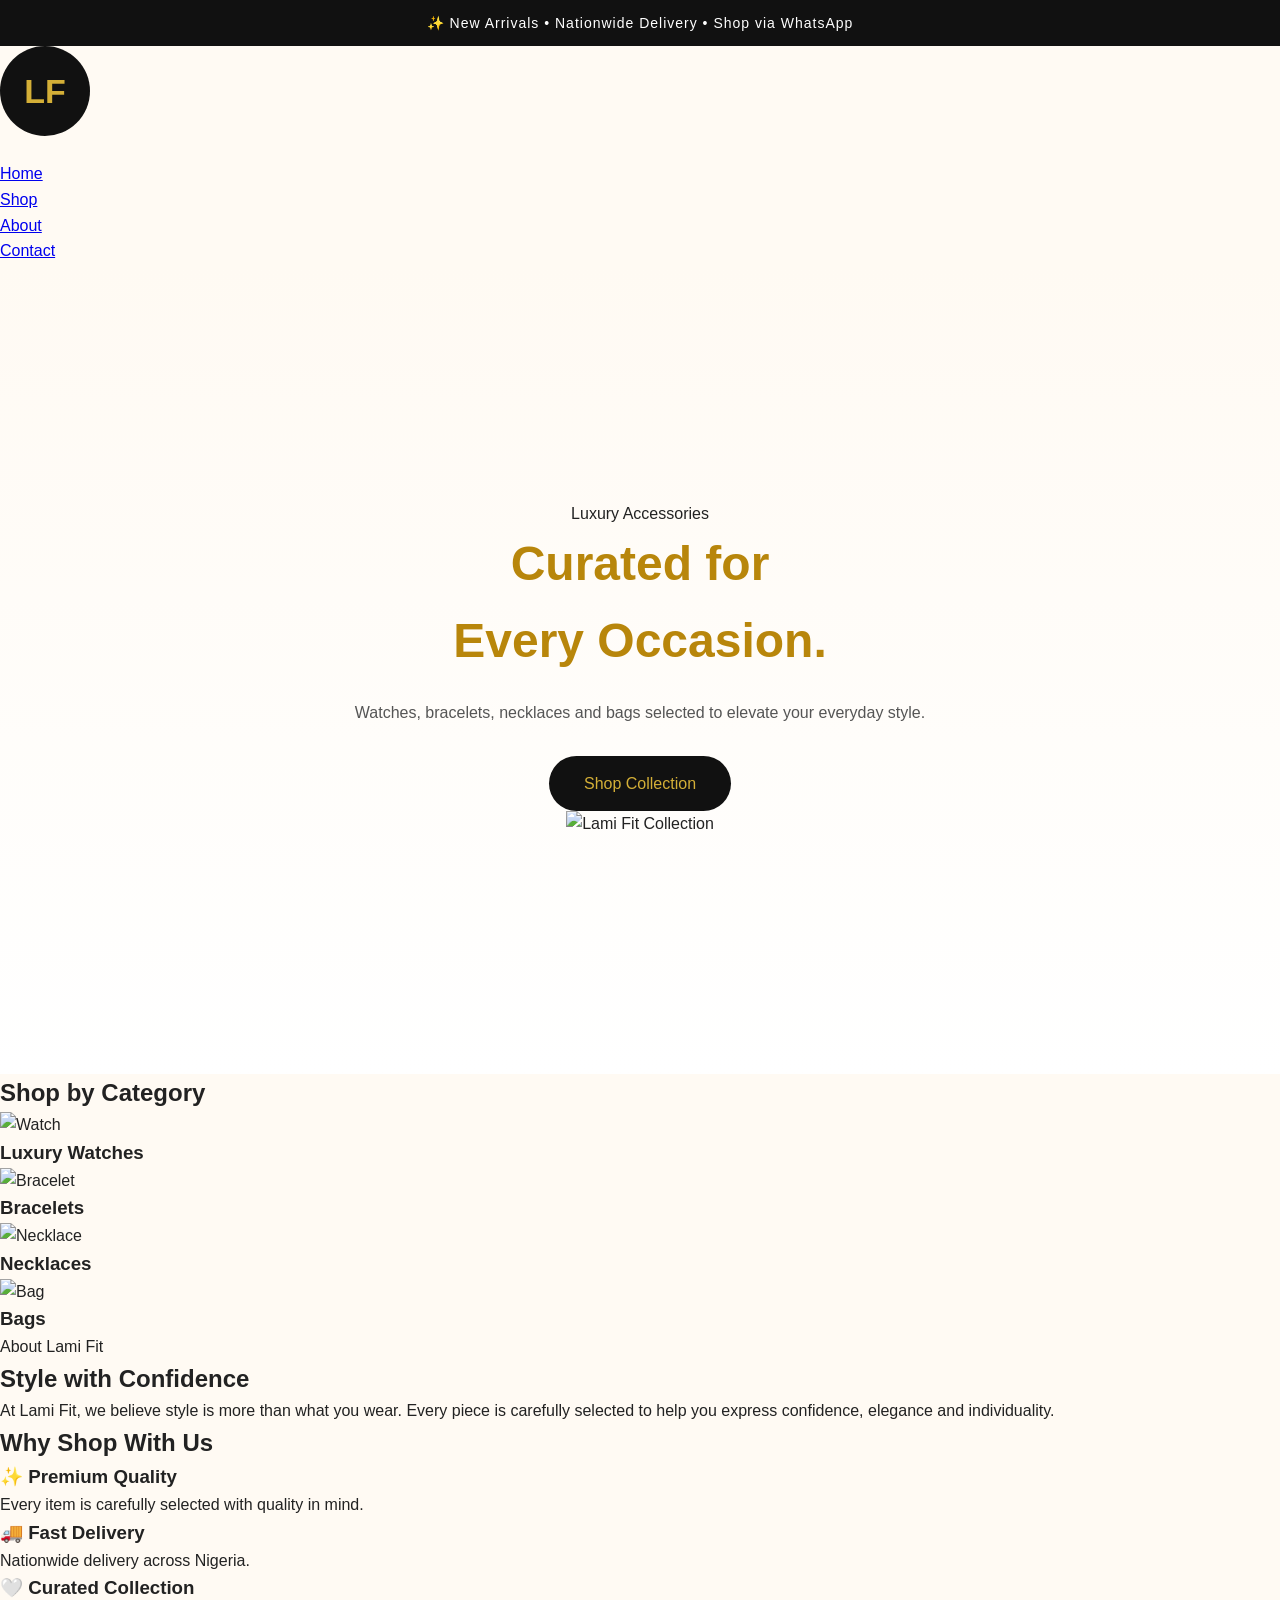
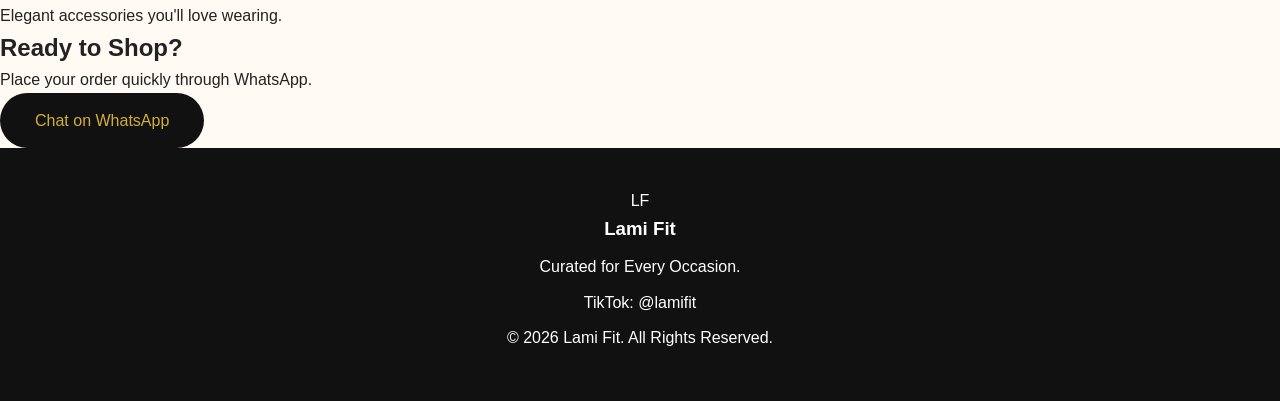
==== index.html @ ee6e6fd3 "Update index.html" ====
<!DOCTYPE html>
<html lang="en">
<head>
    <meta charset="UTF-8">
    <meta name="viewport" content="width=device-width, initial-scale=1.0">
    <title>Lami Fit</title>
    <link rel="stylesheet" href="style.css">
</head>
<body>

    <!-- Announcement -->
    <div class="announcement">
        ✨ New Arrivals • Nationwide Delivery • Shop via WhatsApp
    </div>

    <!-- Navigation -->
    <nav class="navbar">
        <div class="logo">LF</div>

        <ul class="nav-links">
            <li><a href="#home">Home</a></li>
            <li><a href="#shop">Shop</a></li>
            <li><a href="#about">About</a></li>
            <li><a href="#contact">Contact</a></li>
        </ul>
    </nav>

    <!-- Hero -->
    <section id="home" class="hero">

        <div class="hero-text">
            <span class="tag">Luxury Accessories</span>

            <h1>
                Curated for<br>
                Every Occasion.
            </h1>

            <p>
                Watches, bracelets, necklaces and bags
                selected to elevate your everyday style.
            </p>

            <a href="#shop" class="btn">
                Shop Collection
            </a>
        </div>

        <div class="hero-image">
            <img src="images/hero.jpg" alt="Lami Fit Collection">
        </div>

    </section>

    <!-- Shop -->
    <section id="shop" class="shop">

        <h2>Shop by Category</h2>

        <div class="products">

            <div class="product">
                <img src="images/watch.jpg" alt="Watch">
                <h3>Luxury Watches</h3>
            </div>

            <div class="product">
                <img src="images/bracelet.jpg" alt="Bracelet">
                <h3>Bracelets</h3>
            </div>

            <div class="product">
                <img src="images/necklace.jpg" alt="Necklace">
                <h3>Necklaces</h3>
            </div>

            <div class="product">
                <img src="images/bag.jpg" alt="Bag">
                <h3>Bags</h3>
            </div>

        </div>

    </section>
        <!-- About -->
    <section id="about" class="about">

        <div class="about-content">
            <span class="tag">About Lami Fit</span>

            <h2>Style with Confidence</h2>

            <p>
                At Lami Fit, we believe style is more than what you wear.
                Every piece is carefully selected to help you express confidence,
                elegance and individuality.
            </p>

        </div>

    </section>

    <!-- Why Choose Us -->
    <section class="why">

        <h2>Why Shop With Us</h2>

        <div class="why-grid">

            <div class="why-card">
                <h3>✨ Premium Quality</h3>
                <p>Every item is carefully selected with quality in mind.</p>
            </div>

            <div class="why-card">
                <h3>🚚 Fast Delivery</h3>
                <p>Nationwide delivery across Nigeria.</p>
            </div>

            <div class="why-card">
                <h3>🤍 Curated Collection</h3>
                <p>Elegant accessories you'll love wearing.</p>
            </div>

        </div>

    </section>

    <!-- Contact -->
    <section id="contact" class="contact">

        <h2>Ready to Shop?</h2>

        <p>
            Place your order quickly through WhatsApp.
        </p>

        <a href="https://wa.me/2349056380344" class="btn">
            Chat on WhatsApp
        </a>

    </section>

    <!-- Footer -->
    <footer>

        <div class="footer-logo">LF</div>

        <h3>Lami Fit</h3>

        <p>Curated for Every Occasion.</p>

        <p>TikTok: @lamifit</p>

        <p>&copy; 2026 Lami Fit. All Rights Reserved.</p>

    </footer>

</body>
</html>
---- style.css ----
/* RESET */
*{
    margin:0;
    padding:0;
    box-sizing:border-box;
}

body{
    font-family:Arial, Helvetica, sans-serif;
    background:#fffaf3;
    color:#222;
    line-height:1.6;
}

/* Announcement Bar */

.announcement{
    background:#111;
    color:white;
    text-align:center;
    padding:12px;
    font-size:14px;
    letter-spacing:1px;
}

/* Hero */

.hero{
    min-height:90vh;
    display:flex;
    flex-direction:column;
    justify-content:center;
    align-items:center;
    text-align:center;
    padding:40px 20px;
    background:linear-gradient(to bottom,#fffaf3,#ffffff);
}

.logo{
    width:90px;
    height:90px;
    border-radius:50%;
    background:#111;
    color:#d4af37;
    display:flex;
    justify-content:center;
    align-items:center;
    font-size:34px;
    font-weight:bold;
    margin-bottom:25px;
    animation:float 3s ease-in-out infinite;
}

.hero h1{
    font-size:3rem;
    color:#b8860b;
    margin-bottom:20px;
}

.hero p{
    max-width:600px;
    color:#555;
    margin-bottom:30px;
}

.btn{
    display:inline-block;
    background:#111;
    color:#d4af37;
    padding:15px 35px;
    border-radius:30px;
    text-decoration:none;
    transition:.3s;
}

.btn:hover{
    transform:scale(1.05);
}

/* Sections */

.section,
.collections{
    padding:80px 20px;
    text-align:center;
}

.section h2,
.collections h2{
    color:#b8860b;
    margin-bottom:25px;
}

/* Cards */

.cards{
    display:grid;
    grid-template-columns:repeat(auto-fit,minmax(220px,1fr));
    gap:25px;
    max-width:1100px;
    margin:40px auto 0;
}

.card{
    background:white;
    padding:35px 25px;
    border-radius:20px;
    box-shadow:0 12px 30px rgba(0,0,0,.08);
    transition:.3s;
}

.card:hover{
    transform:translateY(-10px);
}

.card h3{
    color:#b8860b;
    margin-bottom:12px;
}

.card p{
    color:#666;
}

/* Why */

.why{
    list-style:none;
}

.why li{
    margin:15px 0;
    font-size:18px;
}

/* Footer */

footer{
    background:#111;
    color:white;
    text-align:center;
    padding:40px 20px;
}

footer p{
    margin:10px 0;
}

/* WhatsApp */

.whatsapp{
    position:fixed;
    right:20px;
    bottom:20px;
    width:60px;
    height:60px;
    background:#25D366;
    color:white;
    border-radius:50%;
    display:flex;
    justify-content:center;
    align-items:center;
    text-decoration:none;
    font-size:28px;
    box-shadow:0 10px 20px rgba(0,0,0,.2);
    transition:.3s;
}

.whatsapp:hover{
    transform:scale(1.1);
}

/* Animation */

@keyframes float{

    0%,100%{
        transform:translateY(0);
    }

    50%{
        transform:translateY(-8px);
    }

}

/* Mobile */

@media(max-width:768px){

.hero h1{
    font-size:2.2rem;
}

.cards{
    grid-template-columns:1fr;
}

}
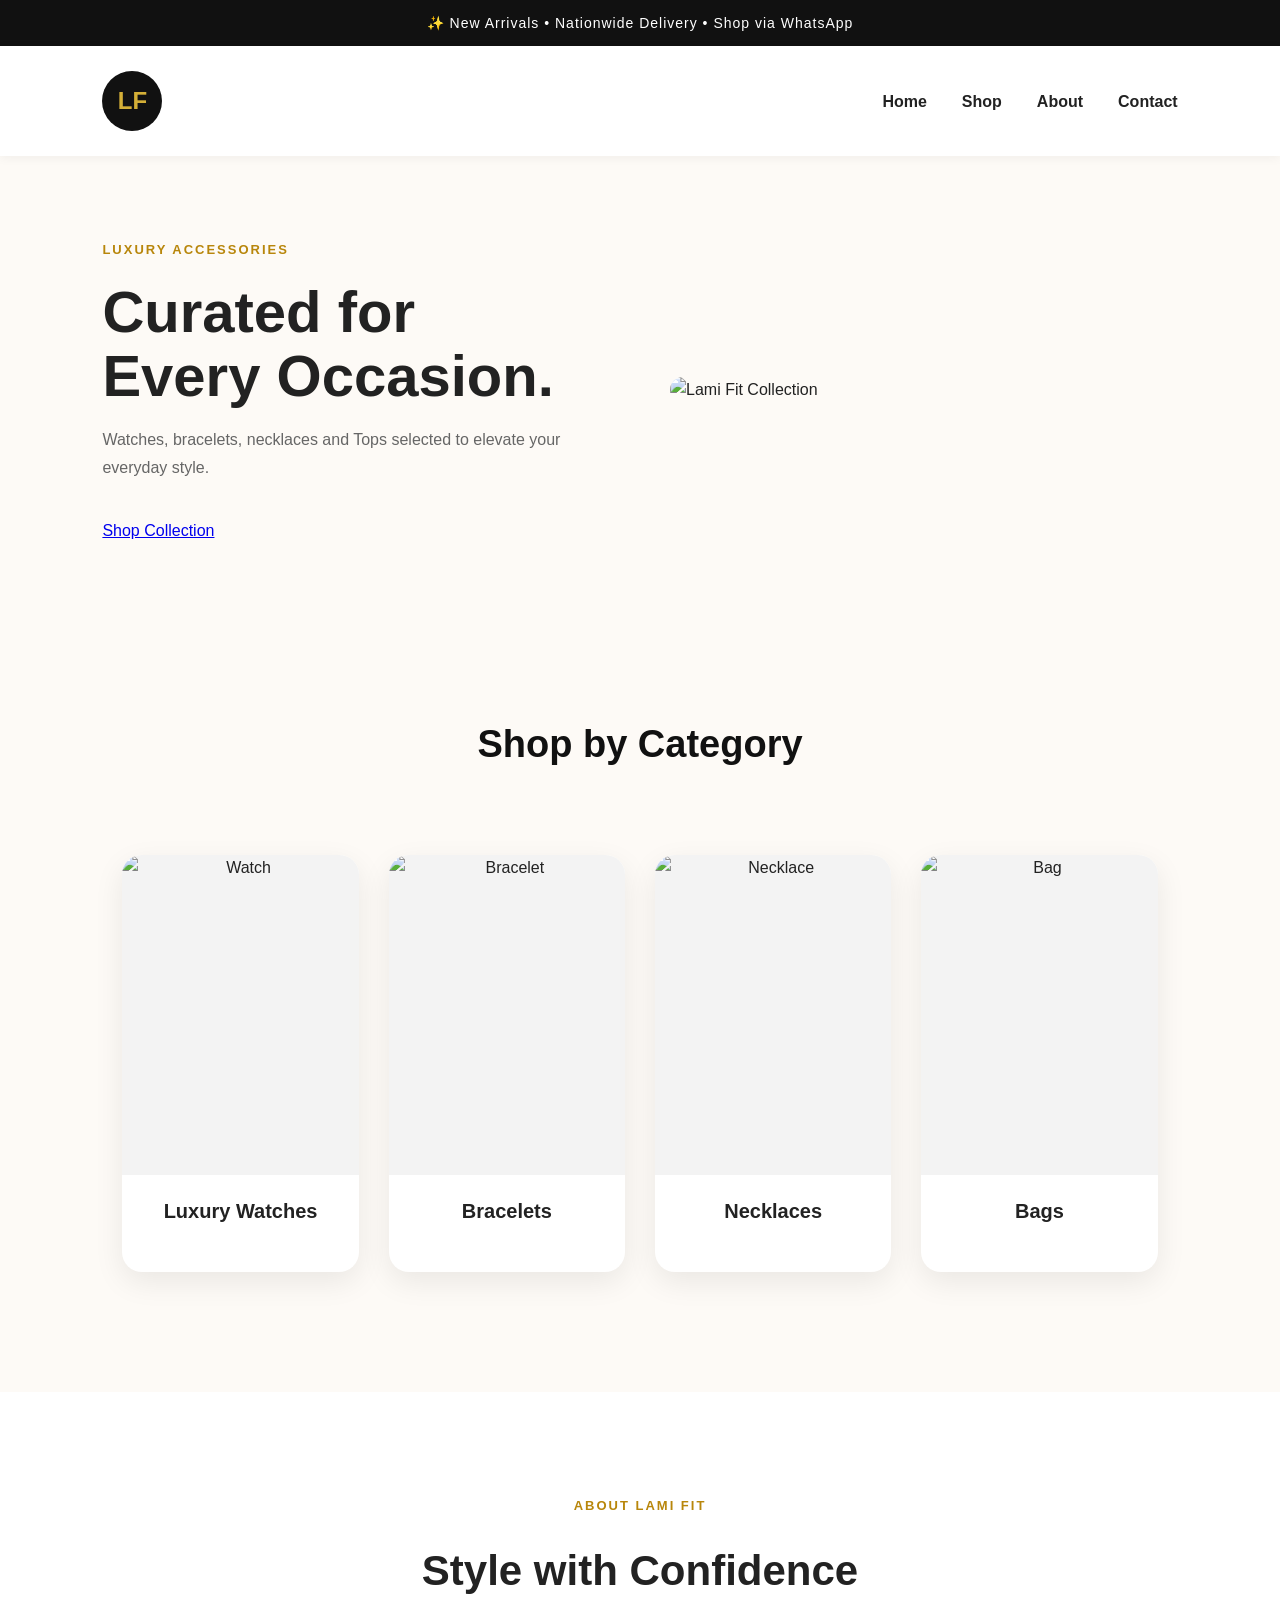
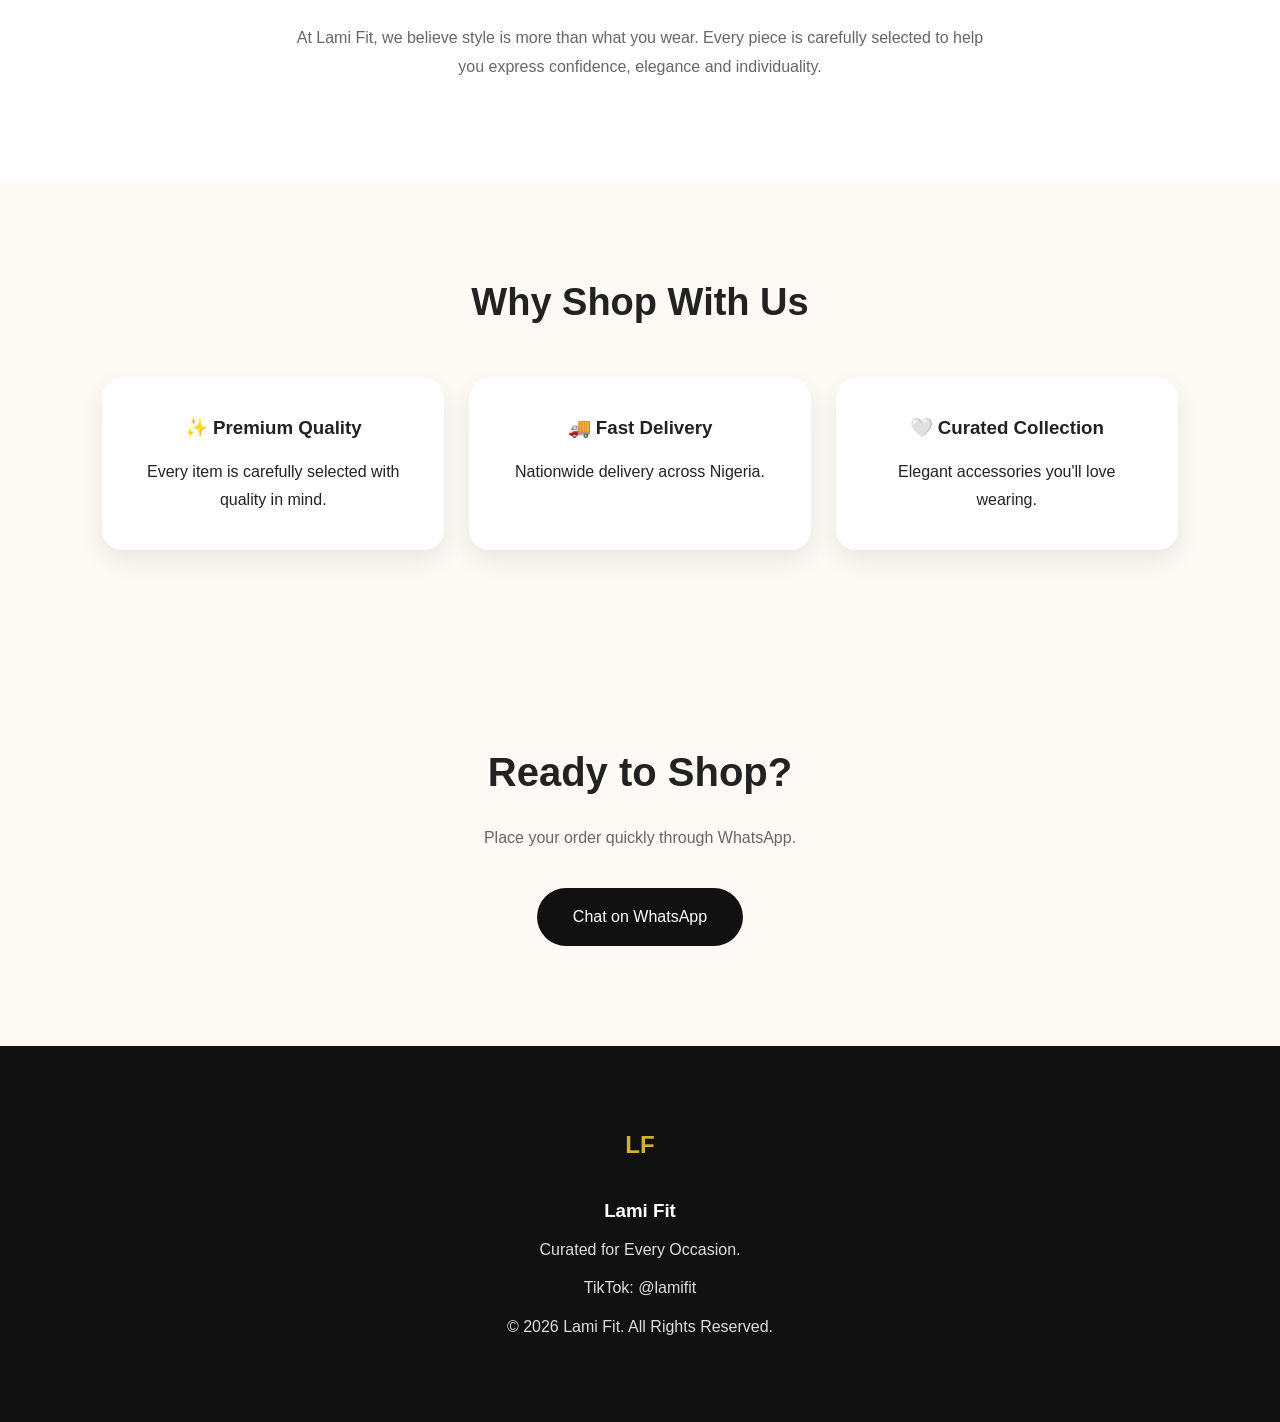
==== commit 0ebfc220: "Update product description and link in index.html" ====
--- a/index.html
+++ b/index.html
@@ -37,12 +37,11 @@
             </h1>
 
             <p>
-                Watches, bracelets, necklaces and bags
+                Watches, bracelets, necklaces and Tops
                 selected to elevate your everyday style.
             </p>
 
-            <a href="#shop" class="btn">
-                Shop Collection
+            <a href="shop.html">Shop Collection</a>
             </a>
         </div>
 
--- a/style.css
+++ b/style.css
@@ -1,199 +1,341 @@
-/* RESET */
+/* =========================
+   RESET
+========================= */
+
 *{
     margin:0;
     padding:0;
     box-sizing:border-box;
 }
 
+html{
+    scroll-behavior:smooth;
+}
+
 body{
     font-family:Arial, Helvetica, sans-serif;
-    background:#fffaf3;
+    background:#fdfaf6;
     color:#222;
     line-height:1.6;
 }
 
-/* Announcement Bar */
+/* =========================
+   Announcement
+========================= */
 
 .announcement{
     background:#111;
-    color:white;
+    color:#fff;
     text-align:center;
     padding:12px;
     font-size:14px;
     letter-spacing:1px;
 }
 
-/* Hero */
-
-.hero{
-    min-height:90vh;
+/* =========================
+   Navbar
+========================= */
+
+.navbar{
     display:flex;
-    flex-direction:column;
-    justify-content:center;
+    justify-content:space-between;
     align-items:center;
-    text-align:center;
-    padding:40px 20px;
-    background:linear-gradient(to bottom,#fffaf3,#ffffff);
-}
-
-.logo{
-    width:90px;
-    height:90px;
+    padding:25px 8%;
+    background:white;
+    position:sticky;
+    top:0;
+    z-index:1000;
+    box-shadow:0 2px 10px rgba(0,0,0,.05);
+}
+
+.logo,
+.footer-logo{
+    width:60px;
+    height:60px;
     border-radius:50%;
     background:#111;
     color:#d4af37;
     display:flex;
     justify-content:center;
     align-items:center;
-    font-size:34px;
     font-weight:bold;
-    margin-bottom:25px;
-    animation:float 3s ease-in-out infinite;
+    font-size:24px;
+}
+
+.nav-links{
+    display:flex;
+    list-style:none;
+    gap:35px;
+}
+
+.nav-links a{
+    text-decoration:none;
+    color:#222;
+    font-weight:600;
+    transition:.3s;
+}
+
+.nav-links a:hover{
+    color:#b8860b;
+}
+
+/* =========================
+   Hero
+========================= */
+
+.hero{
+    display:grid;
+    grid-template-columns:1fr 1fr;
+    align-items:center;
+    gap:60px;
+    padding:80px 8%;
+}
+
+.tag{
+    color:#b8860b;
+    font-weight:bold;
+    letter-spacing:2px;
+    text-transform:uppercase;
+    font-size:13px;
 }
 
 .hero h1{
-    font-size:3rem;
-    color:#b8860b;
-    margin-bottom:20px;
+    font-size:58px;
+    margin:18px 0;
+    line-height:1.1;
 }
 
 .hero p{
-    max-width:600px;
-    color:#555;
-    margin-bottom:30px;
+    color:#666;
+    margin-bottom:35px;
+    max-width:500px;
 }
 
 .btn{
     display:inline-block;
     background:#111;
-    color:#d4af37;
-    padding:15px 35px;
-    border-radius:30px;
+    color:#fff;
+    padding:16px 36px;
+    border-radius:40px;
     text-decoration:none;
     transition:.3s;
 }
 
 .btn:hover{
-    transform:scale(1.05);
-}
-
-/* Sections */
-
-.section,
-.collections{
-    padding:80px 20px;
-    text-align:center;
-}
-
-.section h2,
-.collections h2{
-    color:#b8860b;
-    margin-bottom:25px;
-}
-
-/* Cards */
-
-.cards{
+    background:#b8860b;
+}
+
+.hero-image img{
+    width:100%;
+    border-radius:25px;
+    display:block;
+    object-fit:cover;
+}
+/* =========================
+   Shop Section
+========================= */
+
+.shop{
+    padding:90px 8%;
+    text-align:center;
+}
+
+.shop h2{
+    font-size:38px;
+    margin-bottom:50px;
+    color:#111;
+}
+
+.products{
     display:grid;
-    grid-template-columns:repeat(auto-fit,minmax(220px,1fr));
+    grid-template-columns:repeat(auto-fit,minmax(230px,1fr));
+    gap:30px;
+}
+
+.product{
+    background:#fff;
+    border-radius:20px;
+    overflow:hidden;
+    box-shadow:0 10px 30px rgba(0,0,0,.08);
+    transition:0.3s;
+}
+
+.product:hover{
+    transform:translateY(-10px);
+}
+
+.product img{
+    width:100%;
+    height:320px;
+    object-fit:cover;
+    display:block;
+    background:#f3f3f3;
+}
+
+.product h3{
+    padding:20px;
+    font-size:20px;
+}
+
+/* =========================
+   About
+========================= */
+
+.about{
+    padding:100px 8%;
+    text-align:center;
+    background:#fff;
+}
+
+.about h2{
+    font-size:42px;
+    margin:20px 0;
+}
+
+.about p{
+    max-width:700px;
+    margin:auto;
+    color:#666;
+}
+
+/* =========================
+   Why Choose Us
+========================= */
+
+.why{
+    padding:90px 8%;
+    background:#fdfaf6;
+    text-align:center;
+}
+
+.why h2{
+    margin-bottom:45px;
+    font-size:38px;
+}
+
+.why-grid{
+    display:grid;
+    grid-template-columns:repeat(auto-fit,minmax(250px,1fr));
     gap:25px;
-    max-width:1100px;
-    margin:40px auto 0;
-}
-
-.card{
-    background:white;
-    padding:35px 25px;
+}
+
+.why-card{
+    background:#fff;
+    padding:35px;
     border-radius:20px;
-    box-shadow:0 12px 30px rgba(0,0,0,.08);
-    transition:.3s;
-}
-
-.card:hover{
-    transform:translateY(-10px);
-}
-
-.card h3{
-    color:#b8860b;
-    margin-bottom:12px;
-}
-
-.card p{
+    box-shadow:0 10px 25px rgba(0,0,0,.08);
+}
+
+.why-card h3{
+    margin-bottom:15px;
+}
+
+/* =========================
+   Contact
+========================= */
+
+.contact{
+    padding:100px 8%;
+    text-align:center;
+}
+
+.contact h2{
+    font-size:40px;
+    margin-bottom:20px;
+}
+
+.contact p{
+    margin-bottom:35px;
     color:#666;
 }
 
-/* Why */
-
-.why{
-    list-style:none;
-}
-
-.why li{
-    margin:15px 0;
-    font-size:18px;
-}
-
-/* Footer */
+/* =========================
+   Footer
+========================= */
 
 footer{
     background:#111;
-    color:white;
-    text-align:center;
-    padding:40px 20px;
+    color:#fff;
+    text-align:center;
+    padding:70px 20px;
+}
+
+.footer-logo{
+    margin:0 auto 20px;
+}
+
+footer h3{
+    margin-bottom:10px;
 }
 
 footer p{
     margin:10px 0;
-}
-
-/* WhatsApp */
-
-.whatsapp{
-    position:fixed;
-    right:20px;
-    bottom:20px;
-    width:60px;
-    height:60px;
-    background:#25D366;
-    color:white;
-    border-radius:50%;
-    display:flex;
-    justify-content:center;
-    align-items:center;
-    text-decoration:none;
-    font-size:28px;
-    box-shadow:0 10px 20px rgba(0,0,0,.2);
-    transition:.3s;
-}
-
-.whatsapp:hover{
-    transform:scale(1.1);
-}
-
-/* Animation */
-
-@keyframes float{
-
-    0%,100%{
-        transform:translateY(0);
-    }
-
-    50%{
-        transform:translateY(-8px);
-    }
-
-}
-
-/* Mobile */
-
-@media(max-width:768px){
+    color:#ddd;
+}
+
+/* =========================
+   Mobile
+========================= */
+
+@media(max-width:900px){
+
+.hero{
+    grid-template-columns:1fr;
+    text-align:center;
+}
+
+.hero p{
+    margin:0 auto 30px;
+}
+
+.nav-links{
+    display:none;
+}
 
 .hero h1{
-    font-size:2.2rem;
-}
-
-.cards{
-    grid-template-columns:1fr;
-}
-
-}
+    font-size:42px;
+}
+
+.shop h2,
+.about h2,
+.why h2,
+.contact h2{
+    font-size:32px;
+}
+
+}
+body {
+  margin: 0;
+  padding: 0;
+}
+
+section {
+  padding: 60px 20px;
+}
+
+h1, h2, h3 {
+  margin-bottom: 25px;
+}
+
+p {
+  line-height: 1.8;
+}
+
+.products {
+  gap: 30px;
+  padding: 30px 20px;
+}
+
+.product-card {
+  padding: 25px;
+  margin-bottom: 25px;
+}
+
+nav {
+  padding: 20px;
+}
+
+button {
+  margin-top: 20px;
+  padding: 12px 25px;
+}
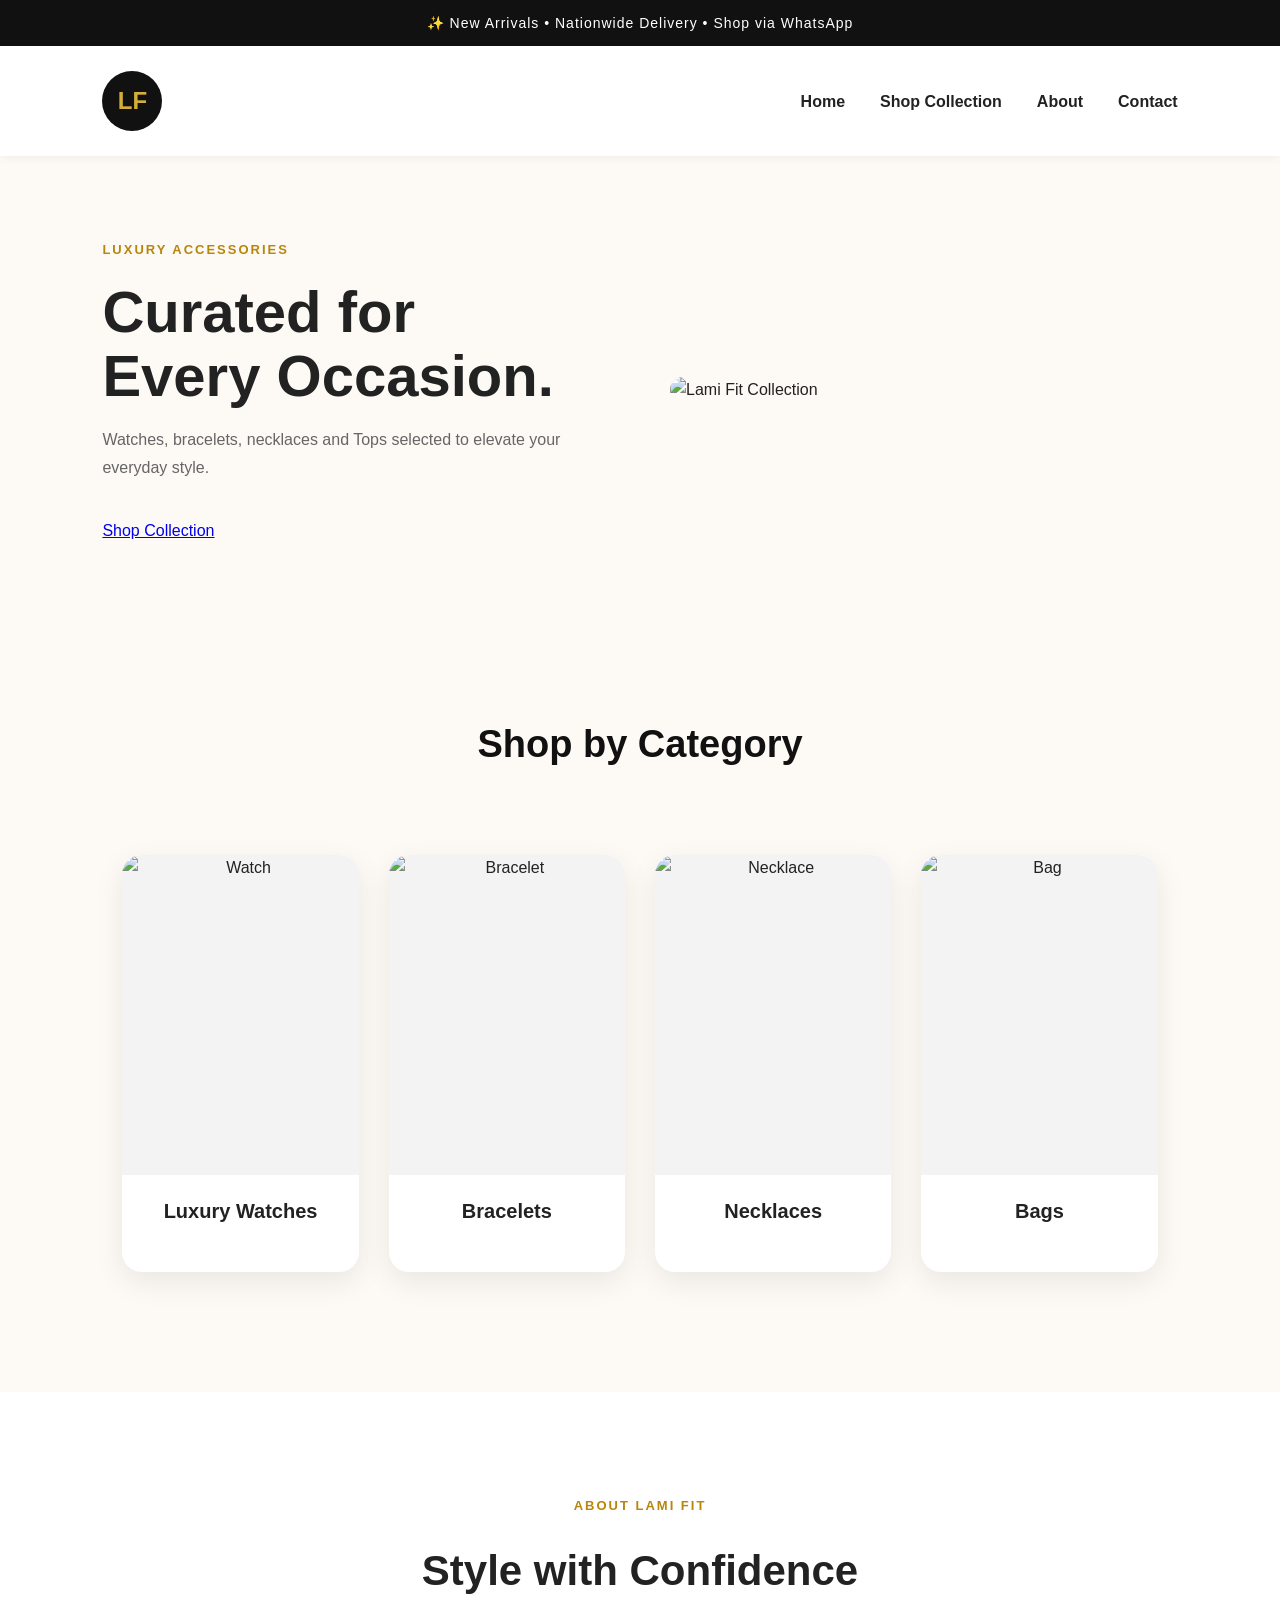
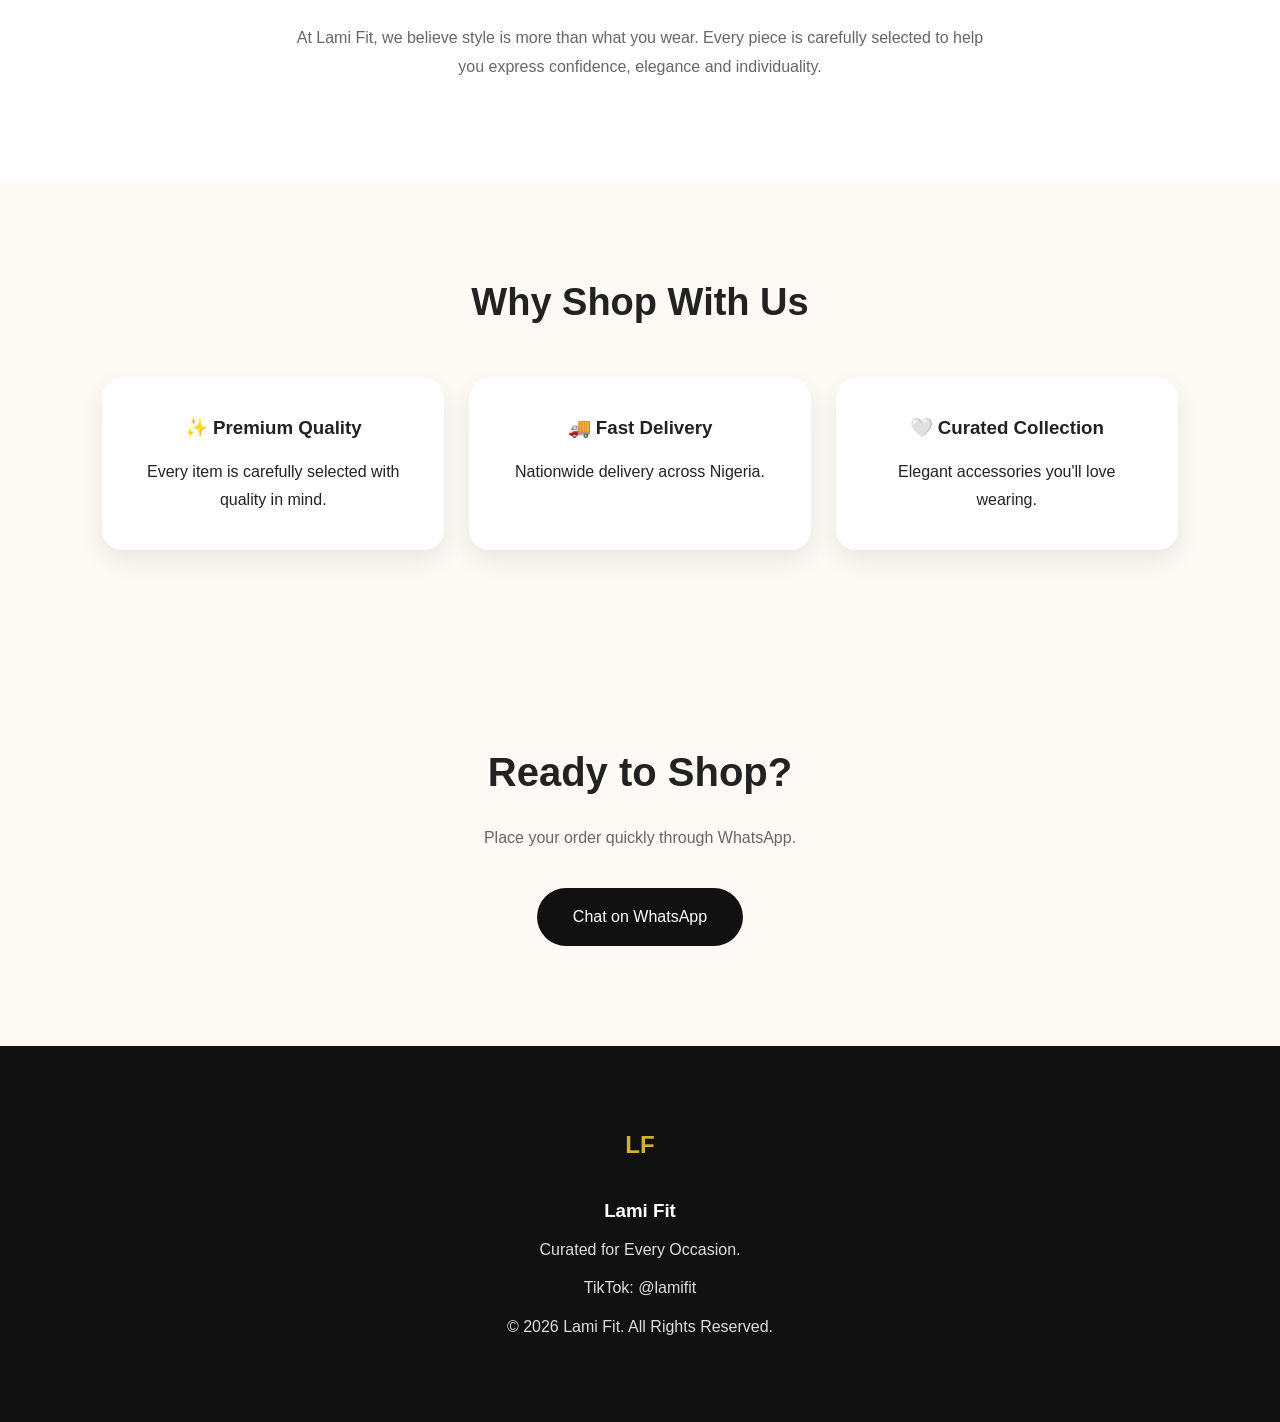
==== commit fa28b3f1: "Update navigation links to point to specific pages" ====
--- a/index.html
+++ b/index.html
@@ -19,9 +19,9 @@
 
         <ul class="nav-links">
             <li><a href="#home">Home</a></li>
-            <li><a href="#shop">Shop</a></li>
+            <li><a href="shop.html">Shop Collection</a></li>
             <li><a href="#about">About</a></li>
-            <li><a href="#contact">Contact</a></li>
+            <li><a href="contact.html">Contact</a></li>
         </ul>
     </nav>
 
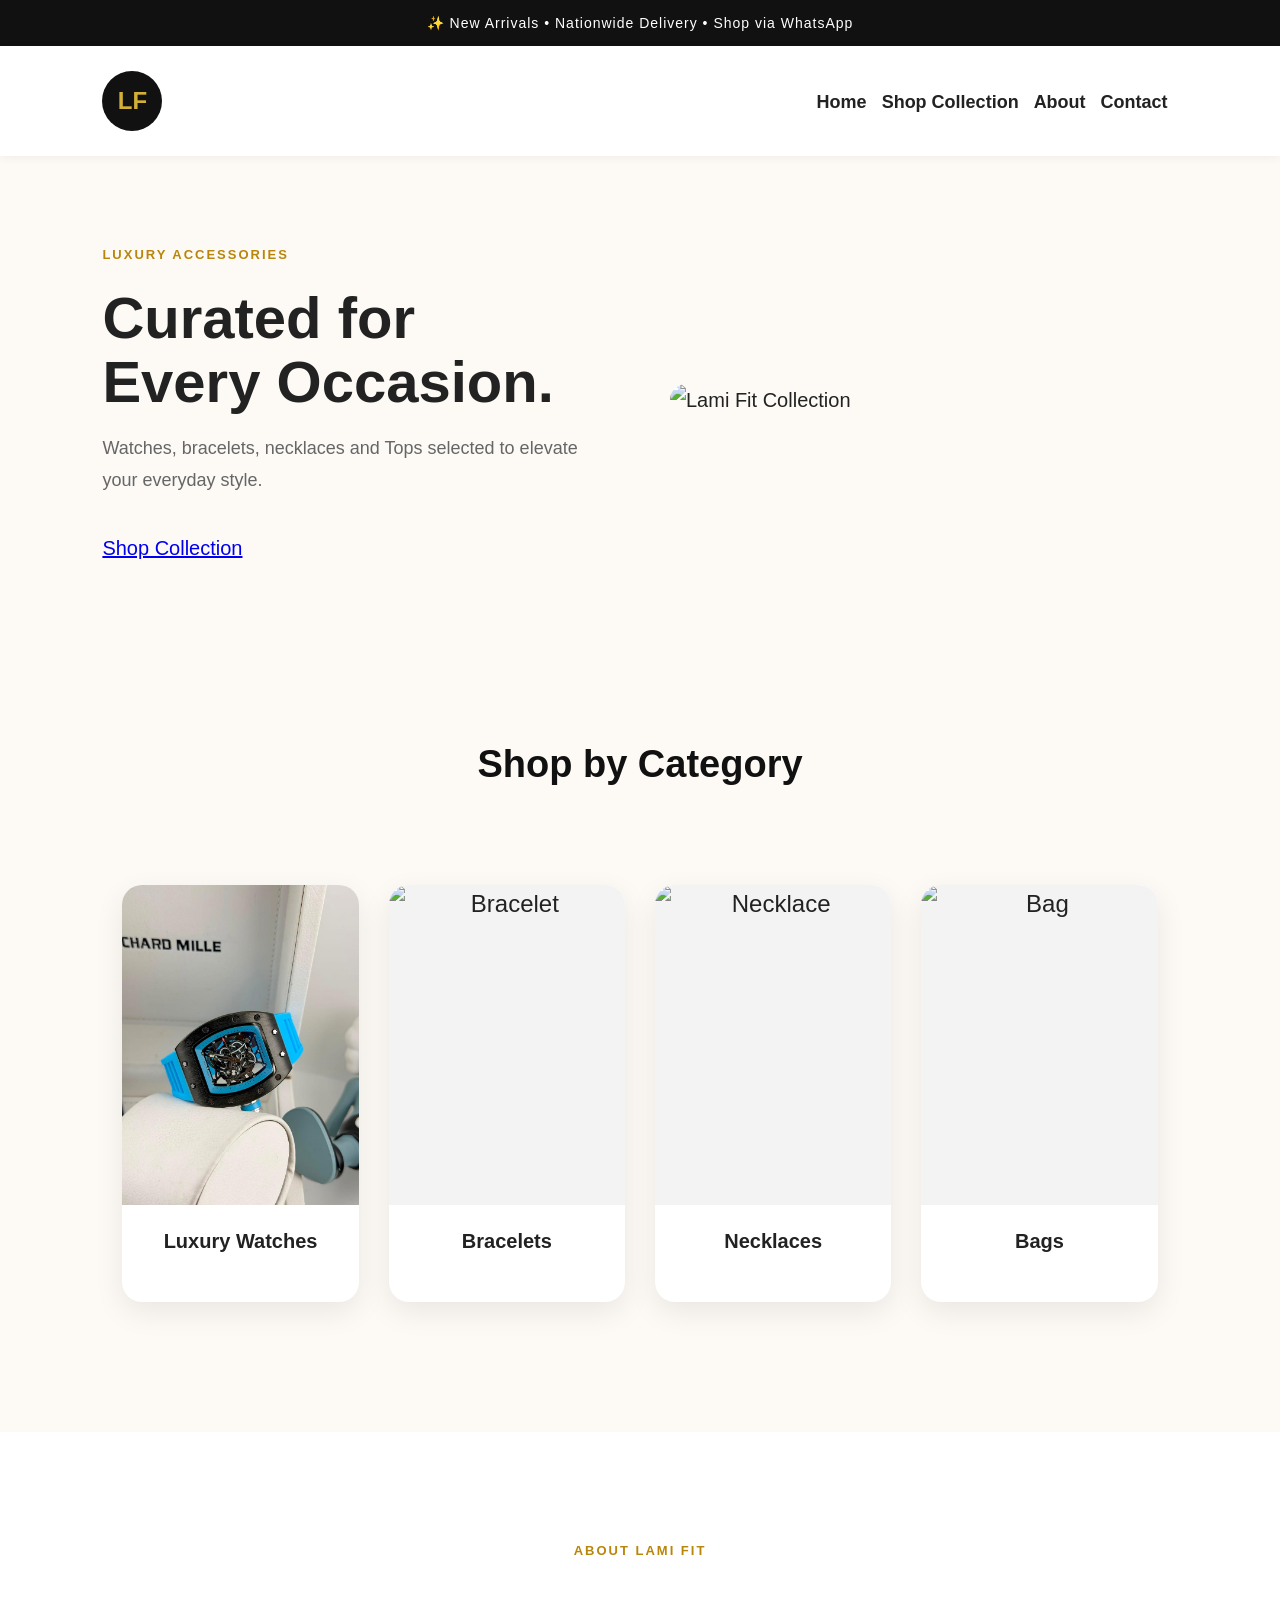
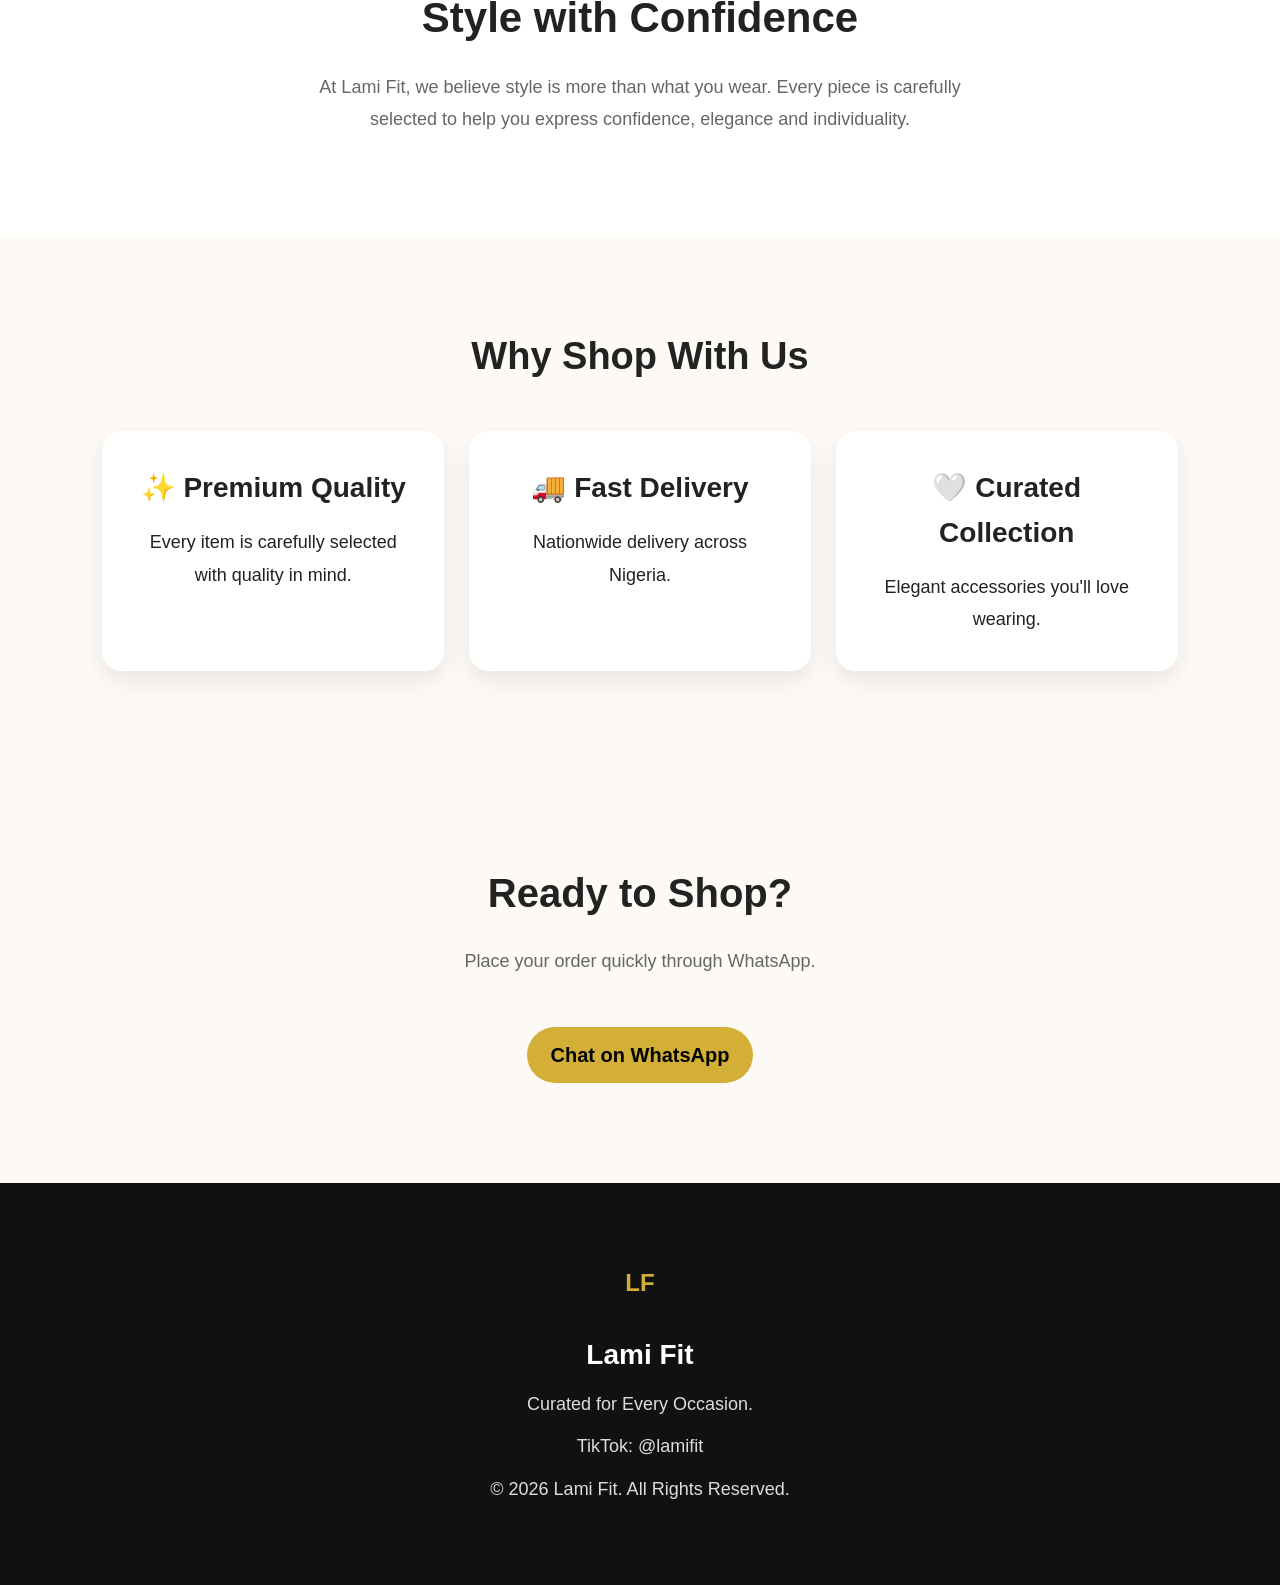
==== commit 39ee9fad: "Update index.html" ====
--- a/index.html
+++ b/index.html
@@ -20,7 +20,7 @@
         <ul class="nav-links">
             <li><a href="#home">Home</a></li>
             <li><a href="shop.html">Shop Collection</a></li>
-            <li><a href="#about">About</a></li>
+            <li><a href="about.html">About</a></li>
             <li><a href="contact.html">Contact</a></li>
         </ul>
     </nav>
@@ -59,7 +59,7 @@
         <div class="products">
 
             <div class="product">
-                <img src="images/watch.jpg" alt="Watch">
+                <img src="ff9fdd29-150e-458c-962b-b606c1e1043c.jpeg" alt="Watch">
                 <h3>Luxury Watches</h3>
             </div>
 
--- a/style.css
+++ b/style.css
@@ -339,3 +339,122 @@
   margin-top: 20px;
   padding: 12px 25px;
 }
+.nav-links {
+  display: flex;
+  gap: 15px;
+  flex-wrap: wrap;
+  justify-content: center;
+  padding: 10px;
+}
+
+.nav-links li {
+  list-style: none;
+}
+
+.nav-links a {
+  font-size: 13px;
+}
+.nav-links a{
+    font-size:18px;
+}
+h1 {
+    font-size: 45px;
+}
+
+h2, h3 {
+    font-size: 28px;
+}
+
+p {
+    font-size: 18px;
+}
+
+.contact-page,
+.about-page,
+.products {
+    padding: 40px 20px;
+}
+body {
+    font-size: 20px;
+}
+
+.about-page h1,
+.contact-page h1 {
+    font-size: 45px;
+}
+
+.about-page p,
+.contact-page p {
+    font-size: 22px;
+}
+
+.product-card h3 {
+    font-size: 30px;
+}
+
+.product-card p {
+    font-size: 20px;
+}
+.about-page,
+.contact-page,
+.products {
+    font-size: 24px;
+}
+
+.about-page h1,
+.contact-page h1,
+.products h1 {
+    font-size: 50px;
+}
+
+.product-card h3 {
+    font-size: 32px;
+}
+
+.product-card p {
+    font-size: 22px;
+}
+.btn {
+    display: inline-block;
+    margin-top: 15px;
+    padding: 12px 24px;
+    background: #000;
+    color: #fff;
+    text-decoration: none;
+    border-radius: 30px;
+    font-weight: bold;
+    transition: 0.3s;
+}
+
+.btn:hover {
+    background: #333;
+}
+.btn {
+    display: inline-block;
+    margin-top: 15px;
+    padding: 12px 24px;
+    background: #d4af37;
+    color: #000;
+    text-decoration: none;
+    border-radius: 30px;
+    font-weight: 600;
+}
+
+.btn:hover {
+    background: #c49b2e;
+}
+.product-card img {
+    width: 100%;
+    height: 220px;
+    object-fit: cover;
+    border-radius: 12px;
+    margin-bottom: 15px;
+}
+.product-card img {
+    width: 180px;
+    height: 180px;
+    object-fit: cover;
+    display: block;
+    margin: 0 auto 15px;
+    border-radius: 12px;
+}
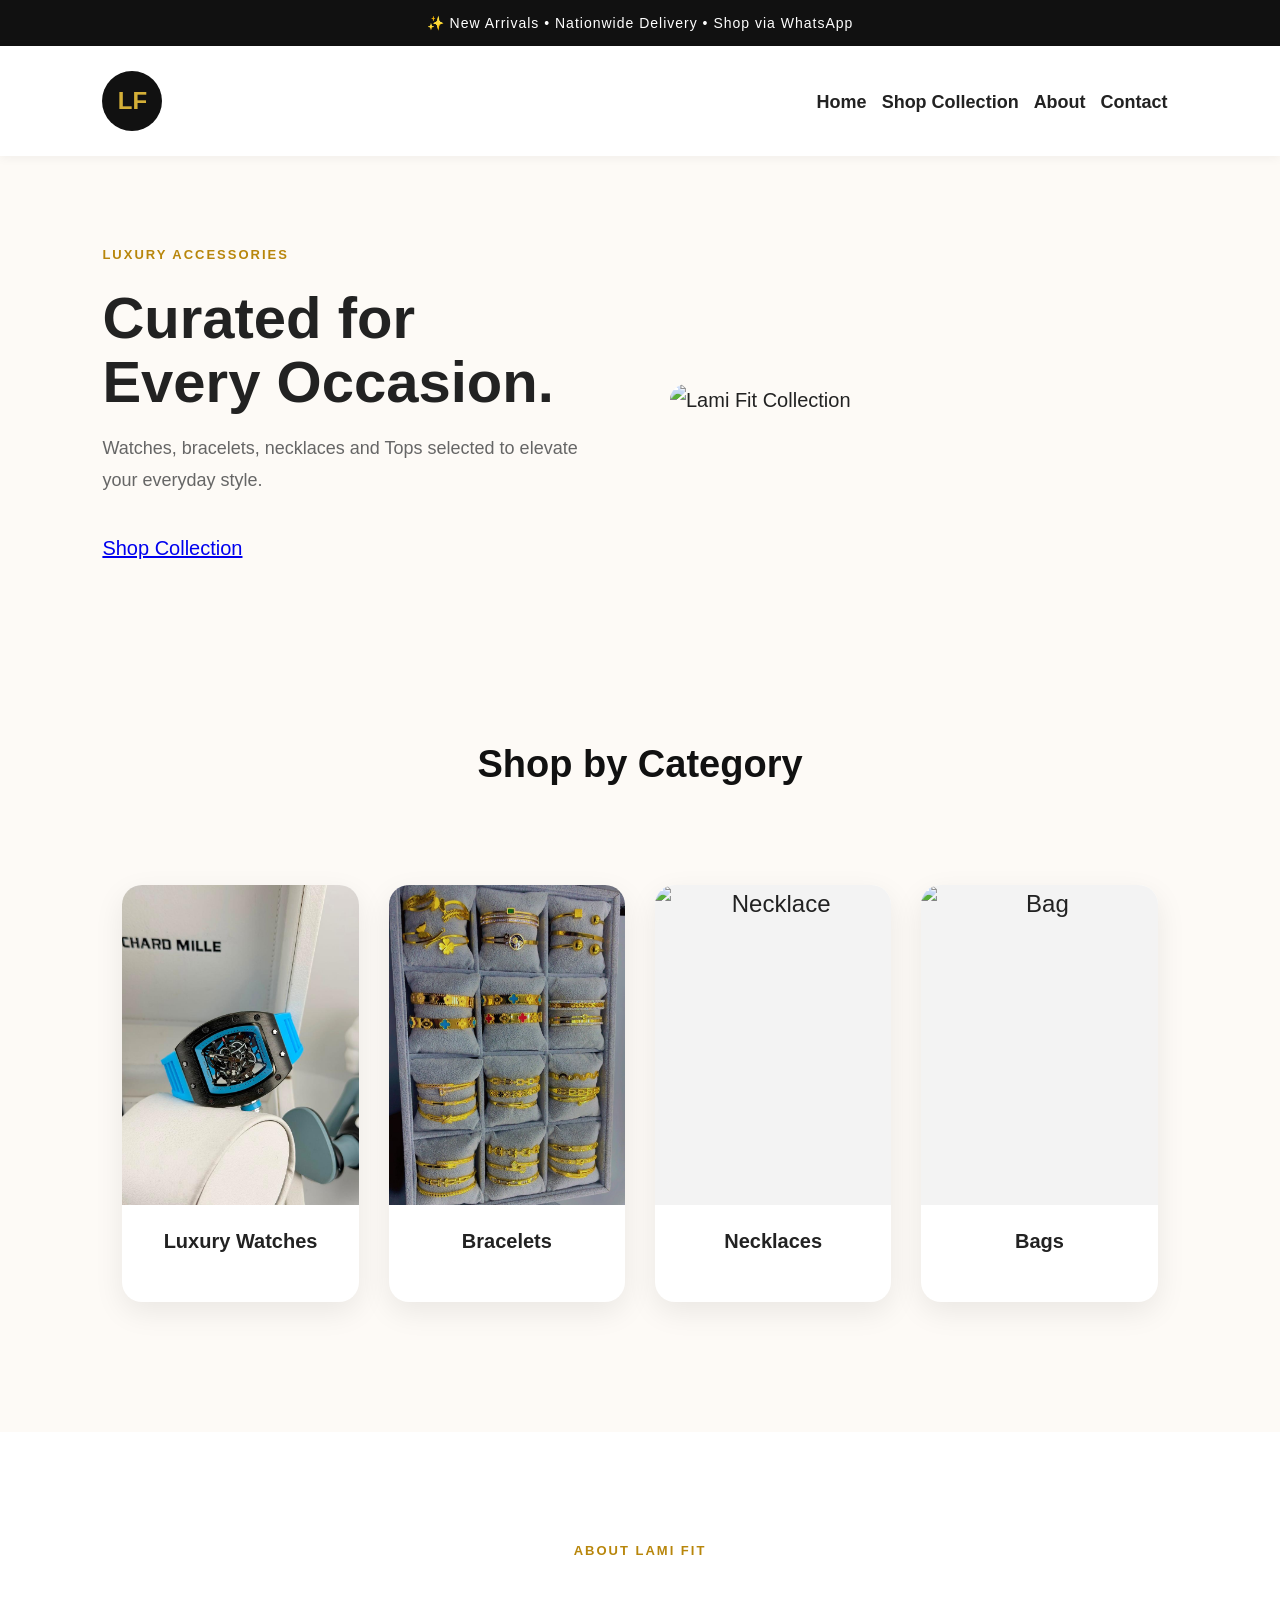
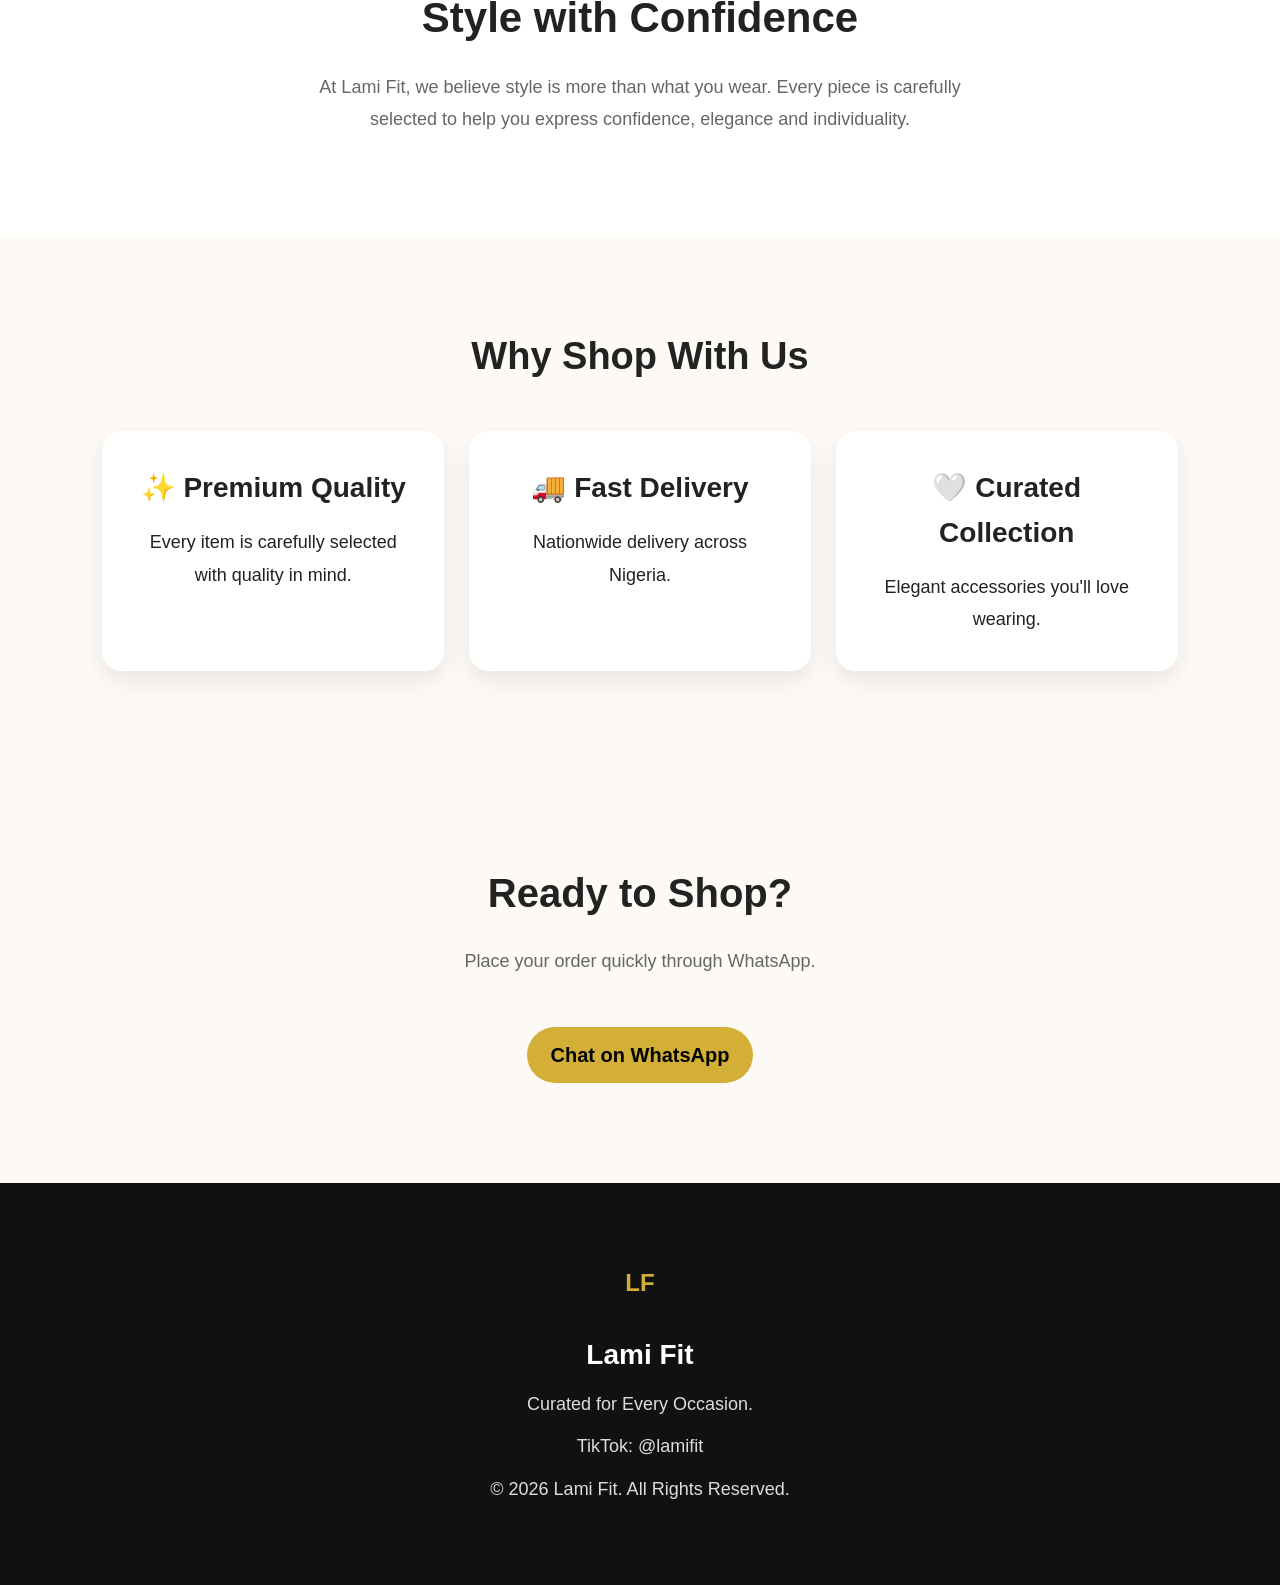
==== commit 44c953ac: "Update bracelet image source in index.html" ====
--- a/index.html
+++ b/index.html
@@ -64,7 +64,7 @@
             </div>
 
             <div class="product">
-                <img src="images/bracelet.jpg" alt="Bracelet">
+                <img src="c6a587c3-04b0-4da4-8302-b7211e55253c.jpeg" alt="Bracelet">
                 <h3>Bracelets</h3>
             </div>
 
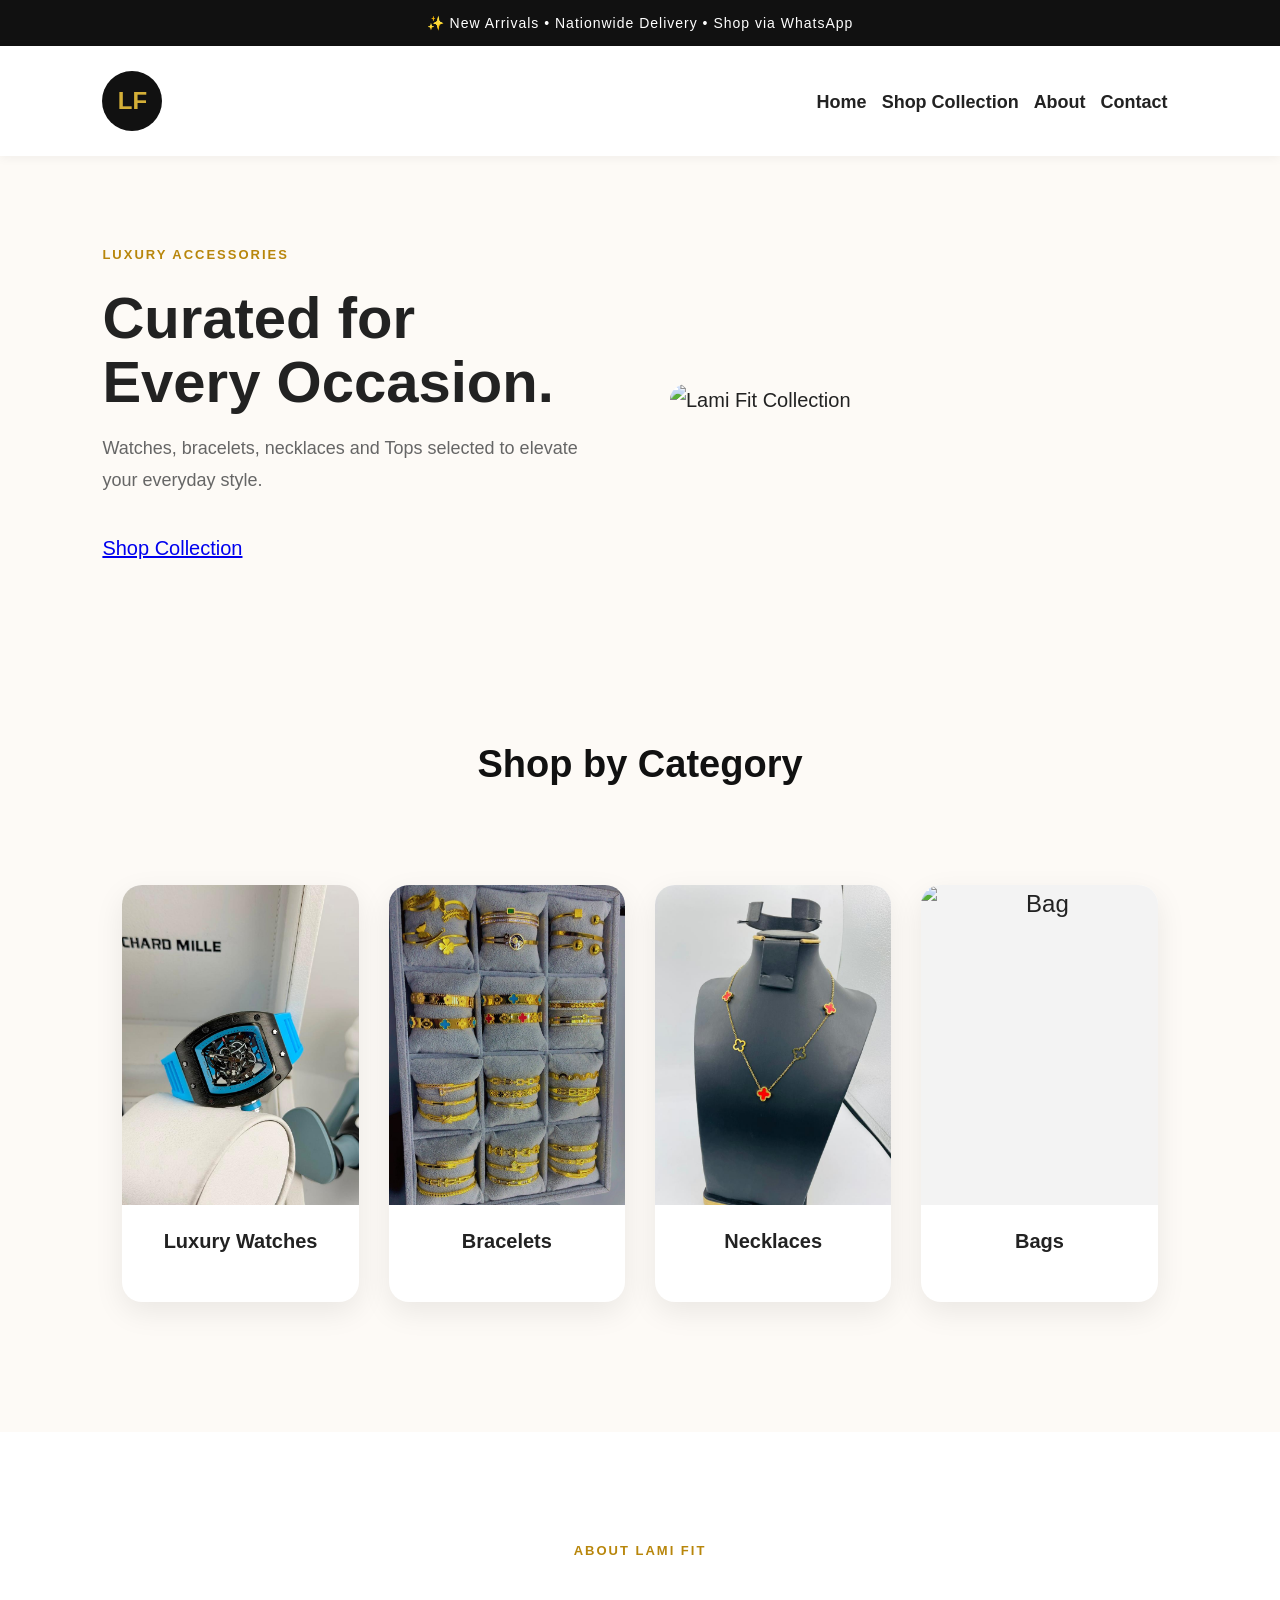
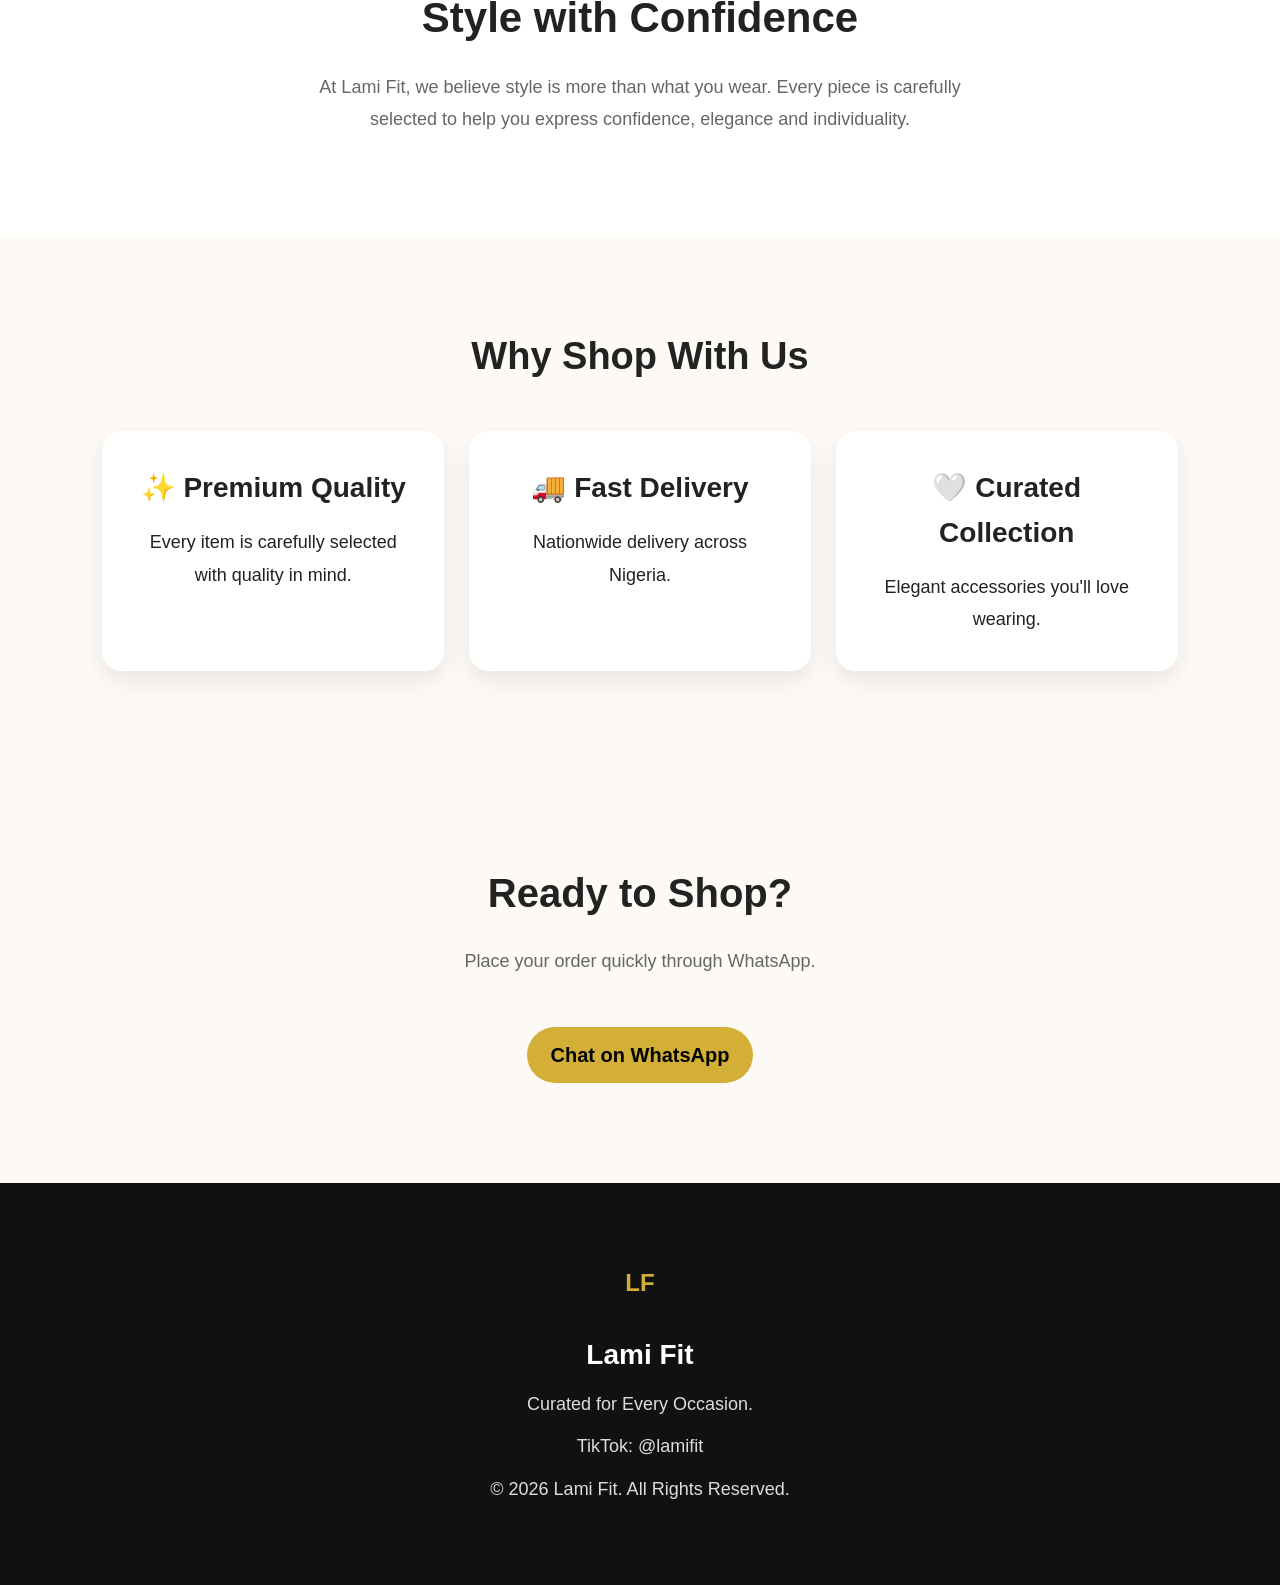
==== commit 089f45e8: "Update index.html" ====
--- a/index.html
+++ b/index.html
@@ -69,7 +69,7 @@
             </div>
 
             <div class="product">
-                <img src="images/necklace.jpg" alt="Necklace">
+                <img src="1d906b2a-47cd-466b-b117-f66ee8c88a23.jpeg" alt="Necklace">
                 <h3>Necklaces</h3>
             </div>
 
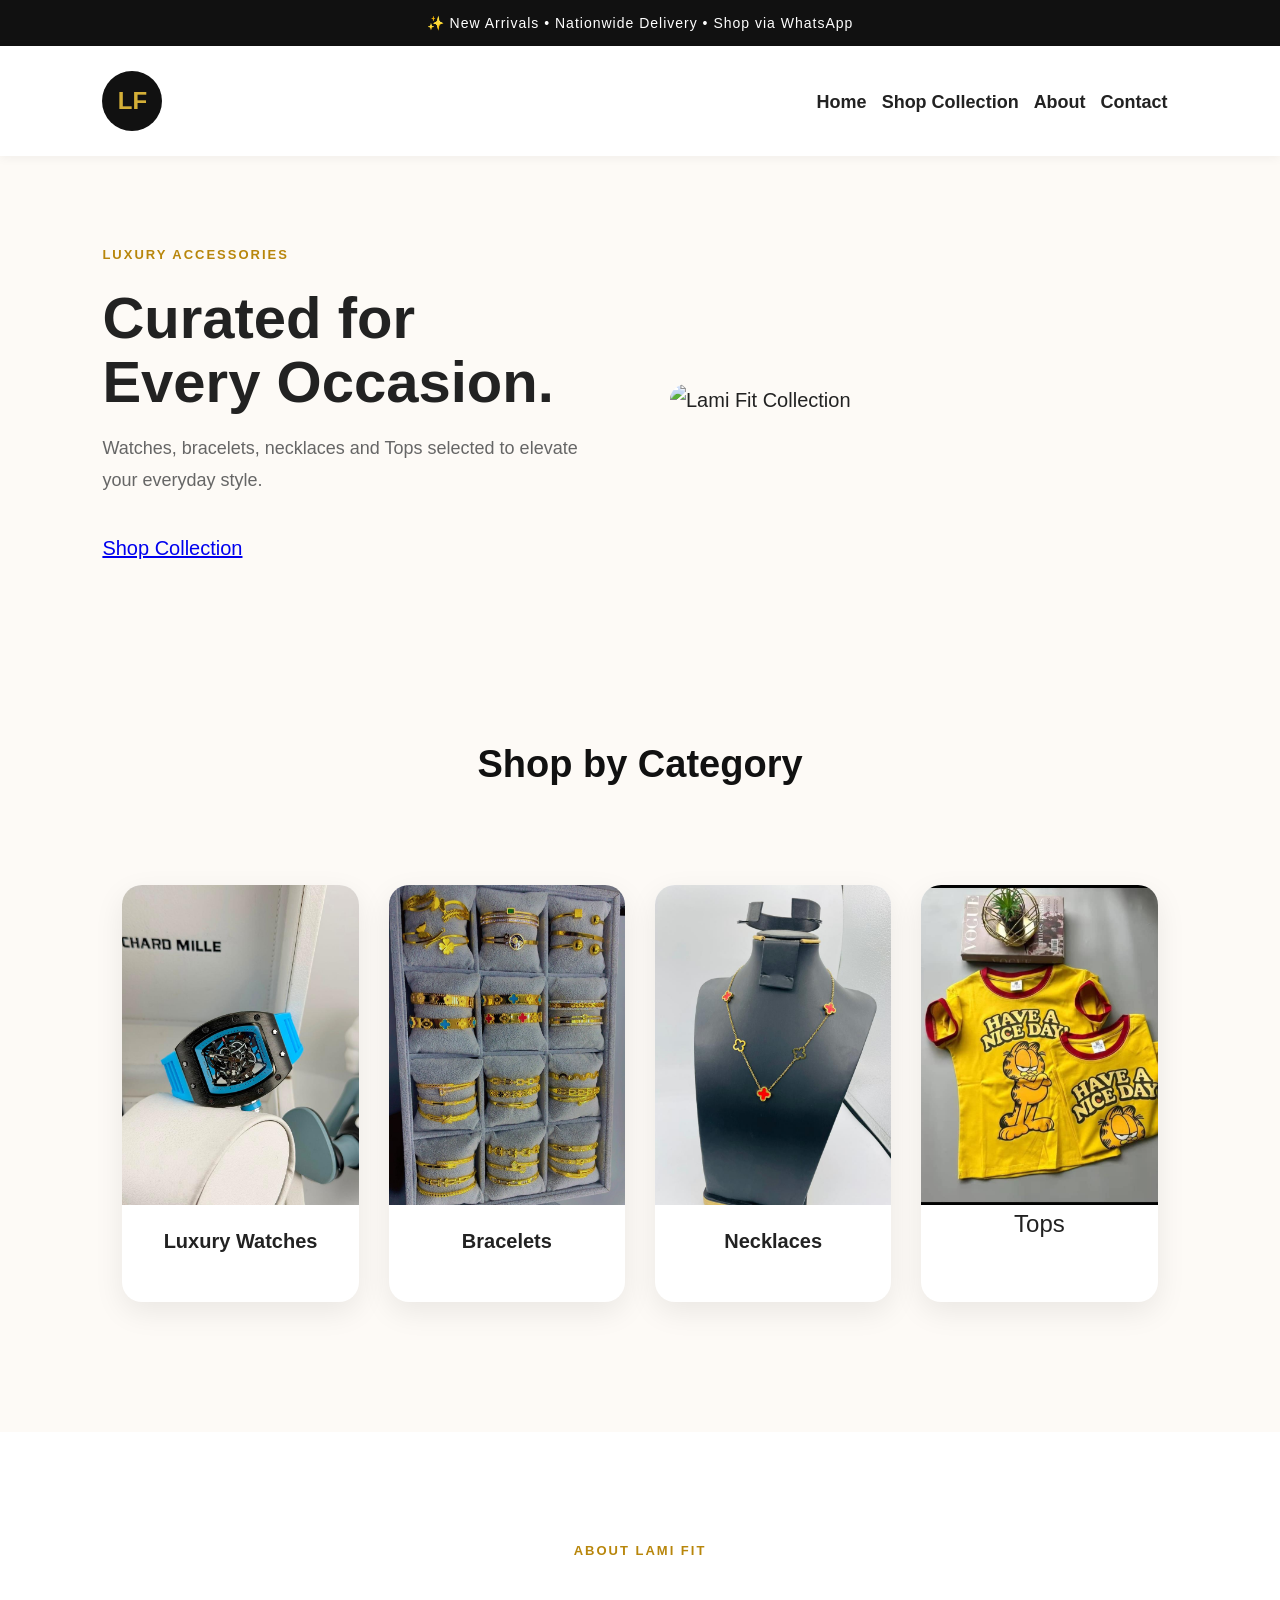
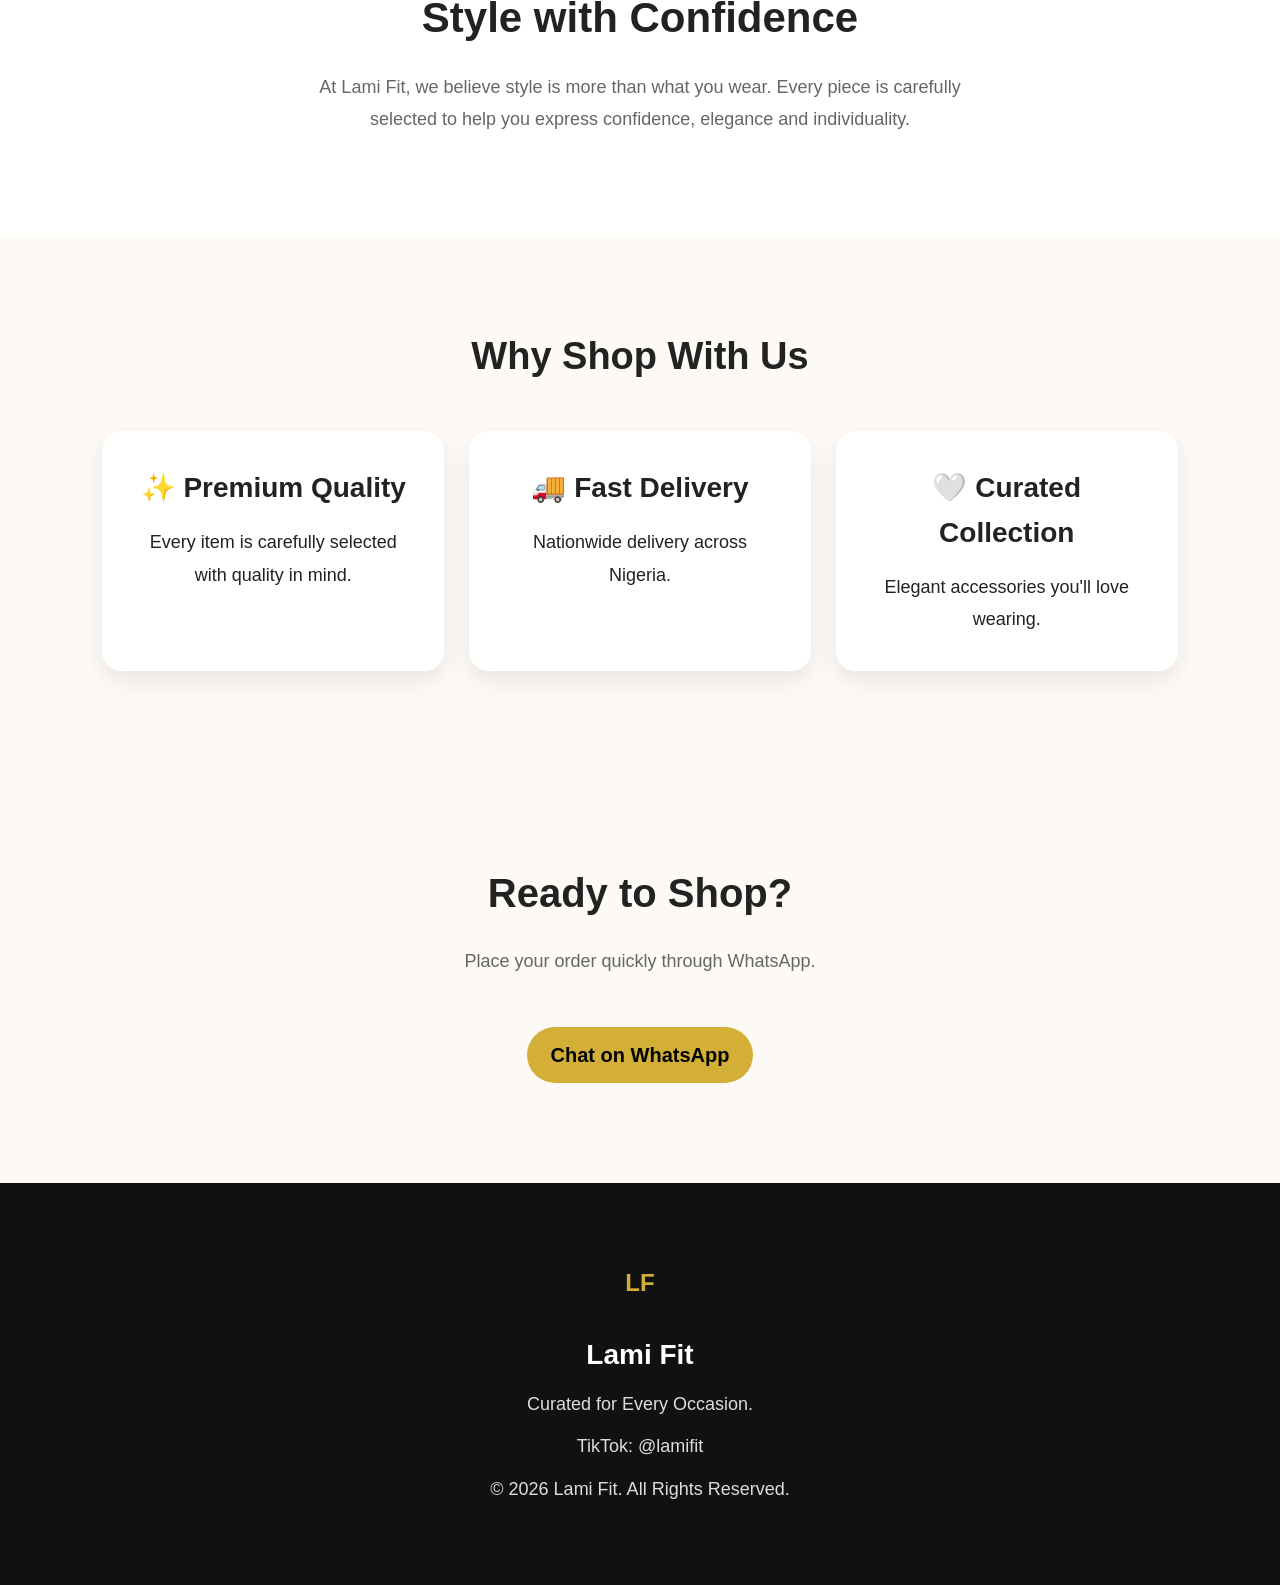
==== commit bd2bba41: "Update index.html" ====
--- a/index.html
+++ b/index.html
@@ -74,8 +74,8 @@
             </div>
 
             <div class="product">
-                <img src="images/bag.jpg" alt="Bag">
-                <h3>Bags</h3>
+                <img src="3964eee7-ef8b-4b4f-9c5b-89d4c5725d4a.jpeg" alt="Top">
+                </h3>Tops</h3>
             </div>
 
         </div>
